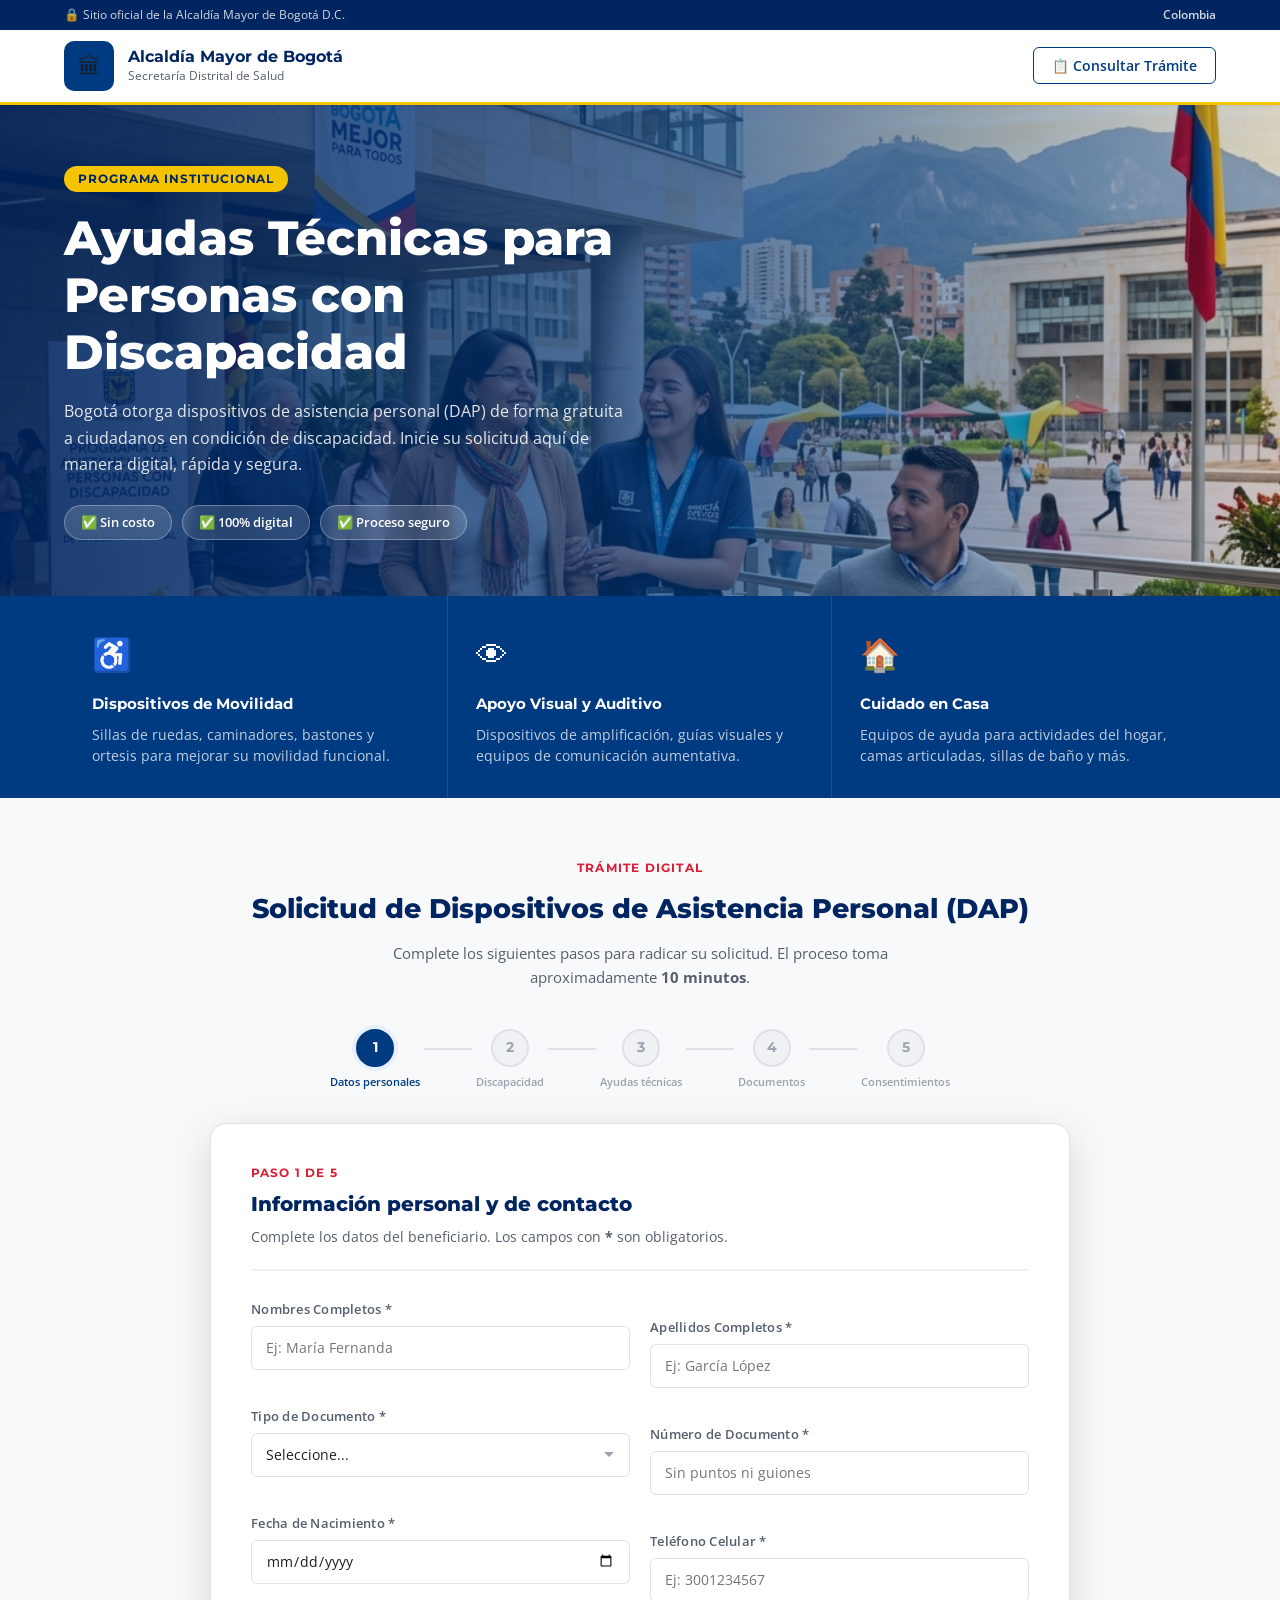
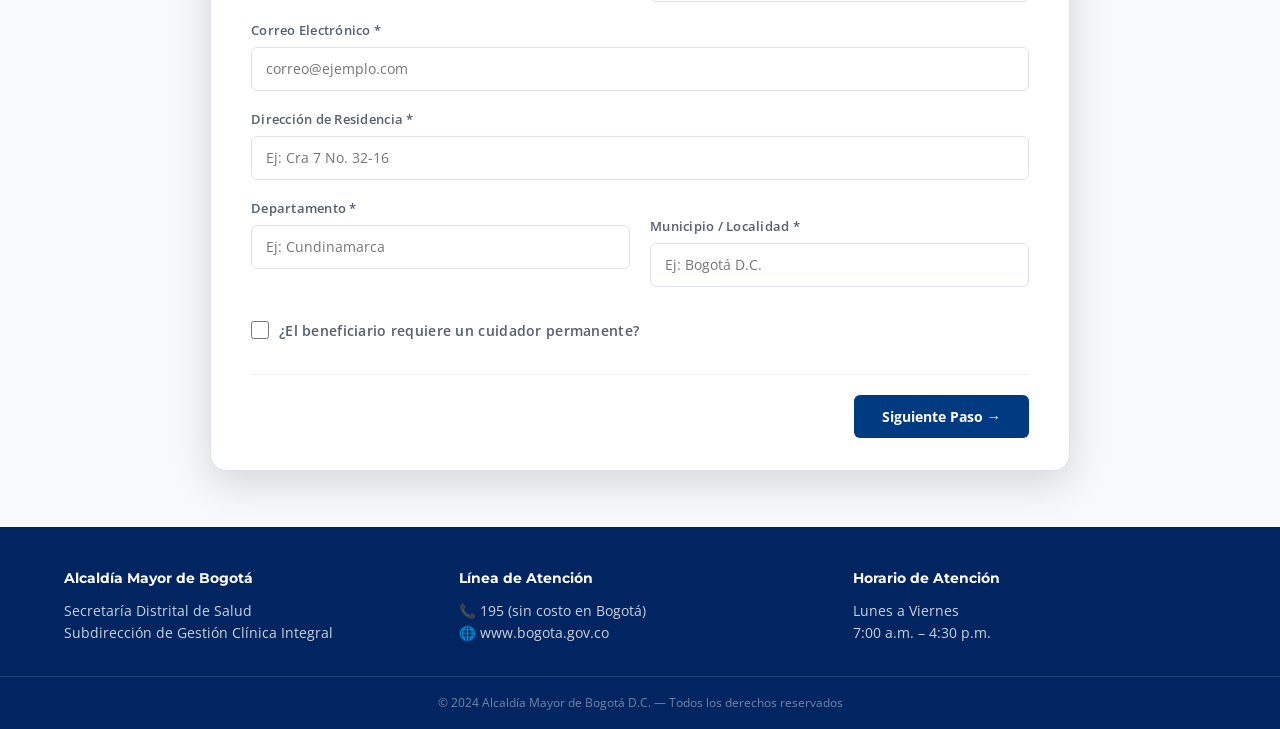
==== frontend/index.html @ 4eed136e "Initial commit - Portal SADAP Rediseño Institucional" ====
<!DOCTYPE html>
<html lang="es">
<head>
    <meta charset="UTF-8">
    <meta name="viewport" content="width=device-width, initial-scale=1.0">
    <meta name="description" content="Solicite ayudas técnicas y certificación de discapacidad en Bogotá. Portal oficial de la Secretaría Distrital de Salud.">
    <meta name="color-scheme" content="light">
    <title>Ayudas Técnicas para Personas con Discapacidad | Bogotá</title>
    <link href="https://fonts.googleapis.com/css2?family=Montserrat:wght@400;500;600;700;800&family=Open+Sans:wght@400;500;600&display=swap" rel="stylesheet">
    <link rel="stylesheet" href="css/style.css">
</head>
<body>

    <!-- ─── TOPBAR INSTITUCIONAL ─── -->
    <div class="topbar-gov">
        <div class="topbar-inner">
            <span>🔒 Sitio oficial de la Alcaldía Mayor de Bogotá D.C.</span>
            <span class="topbar-right">Colombia</span>
        </div>
    </div>

    <!-- ─── HEADER / NAVBAR ─── -->
    <header class="site-header">
        <div class="header-inner">
            <div class="header-brand">
                <div class="logo-alcaldia" aria-label="Logo Alcaldía Bogotá">
                    <span class="logo-icon">🏛</span>
                </div>
                <div class="brand-text">
                    <span class="brand-name">Alcaldía Mayor de Bogotá</span>
                    <span class="brand-sub">Secretaría Distrital de Salud</span>
                </div>
            </div>
            <nav class="header-nav" aria-label="Navegación principal">
                <button class="nav-link btn-ghost" type="button" onclick="abrirConsulta()">📋 Consultar Trámite</button>
            </nav>
        </div>
    </header>

    <!-- ─── HERO SECTION CON IMAGEN ─── -->
    <section class="hero-section" aria-label="Banner principal">
        <div class="hero-overlay"></div>
        <div class="hero-content">
            <div class="hero-badge">Programa Institucional</div>
            <h1 class="hero-title">Ayudas Técnicas para<br>Personas con Discapacidad</h1>
            <p class="hero-desc">Bogotá otorga dispositivos de asistencia personal (DAP) de forma gratuita a ciudadanos en condición de discapacidad. Inicie su solicitud aquí de manera digital, rápida y segura.</p>
            <div class="hero-pills">
                <span class="pill">✅ Sin costo</span>
                <span class="pill">✅ 100% digital</span>
                <span class="pill">✅ Proceso seguro</span>
            </div>
        </div>
    </section>

    <!-- ─── INFO CARDS ─── -->
    <section class="info-cards-section">
        <div class="info-cards-inner">
            <div class="info-card">
                <div class="info-card-icon">♿</div>
                <h3>Dispositivos de Movilidad</h3>
                <p>Sillas de ruedas, caminadores, bastones y ortesis para mejorar su movilidad funcional.</p>
            </div>
            <div class="info-card">
                <div class="info-card-icon">👁</div>
                <h3>Apoyo Visual y Auditivo</h3>
                <p>Dispositivos de amplificación, guías visuales y equipos de comunicación aumentativa.</p>
            </div>
            <div class="info-card">
                <div class="info-card-icon">🏠</div>
                <h3>Cuidado en Casa</h3>
                <p>Equipos de ayuda para actividades del hogar, camas articuladas, sillas de baño y más.</p>
            </div>
        </div>
    </section>

    <!-- ─── MODAL CONSULTA ─── -->
    <div id="consulta-modal" class="modal-overlay" hidden>
        <div class="modal-content" role="dialog" aria-modal="true" aria-labelledby="consulta-title">
            <div class="modal-header">
                <h2 id="consulta-title">📋 Consulta de Estado</h2>
                <button class="icon-btn" type="button" onclick="cerrarConsulta()" aria-label="Cerrar">×</button>
            </div>
            <p>Ingrese su número de documento para revisar el estado de su solicitud o consultar equipos asignados.</p>
            <div class="form-group">
                <label for="consulta_documento">Número de Documento</label>
                <input type="text" id="consulta_documento" placeholder="Ej: 1020304050">
            </div>
            <div id="consulta-resultado" class="consulta-resultado" hidden aria-live="polite"></div>
            <div class="form-actions">
                <button class="btn-secondary" onclick="cerrarConsulta()">Cerrar</button>
                <button class="btn-primary" onclick="realizarConsulta()">Consultar</button>
            </div>
        </div>
    </div>

    <!-- ─── WIZARD ─── -->
    <main class="wizard-section" id="wizard-section">
        <div class="wizard-wrapper">
            <!-- Título sección -->
            <div class="section-title-block">
                <span class="section-eyebrow">Trámite Digital</span>
                <h2>Solicitud de Dispositivos de Asistencia Personal (DAP)</h2>
                <p>Complete los siguientes pasos para radicar su solicitud. El proceso toma aproximadamente <strong>10 minutos</strong>.</p>
            </div>

            <!-- Barra de progreso -->
            <div class="wizard-progress" role="list" aria-label="Progreso del formulario">
                <div class="step active" id="indicator-1" role="listitem" aria-current="step" data-step="1">
                    <span class="step-num">1</span>
                    <span class="step-label">Datos personales</span>
                </div>
                <div class="step-connector"></div>
                <div class="step" id="indicator-2" role="listitem" data-step="2">
                    <span class="step-num">2</span>
                    <span class="step-label">Discapacidad</span>
                </div>
                <div class="step-connector"></div>
                <div class="step" id="indicator-3" role="listitem" data-step="3">
                    <span class="step-num">3</span>
                    <span class="step-label">Ayudas técnicas</span>
                </div>
                <div class="step-connector"></div>
                <div class="step" id="indicator-4" role="listitem" data-step="4">
                    <span class="step-num">4</span>
                    <span class="step-label">Documentos</span>
                </div>
                <div class="step-connector"></div>
                <div class="step" id="indicator-5" role="listitem" data-step="5">
                    <span class="step-num">5</span>
                    <span class="step-label">Consentimientos</span>
                </div>
            </div>

            <!-- Formulario -->
            <div class="wizard-card">
                <form id="wizard-form">

                    <!-- Paso 1 -->
                    <section class="wizard-step active" id="step-1">
                        <div class="step-head">
                            <div class="step-kicker">Paso 1 de 5</div>
                            <h2>Información personal y de contacto</h2>
                            <p class="step-subtitle">Complete los datos del beneficiario. Los campos con <strong>*</strong> son obligatorios.</p>
                        </div>

                        <div class="form-row">
                            <div class="form-group">
                                <label for="nombres">Nombres Completos *</label>
                                <input type="text" id="nombres" name="nombres" placeholder="Ej: María Fernanda" required>
                            </div>
                            <div class="form-group">
                                <label for="apellidos">Apellidos Completos *</label>
                                <input type="text" id="apellidos" name="apellidos" placeholder="Ej: García López" required>
                            </div>
                        </div>

                        <div class="form-row">
                            <div class="form-group">
                                <label for="tipo_documento">Tipo de Documento *</label>
                                <select id="tipo_documento" name="tipo_documento" required>
                                    <option value="">Seleccione...</option>
                                    <option value="CC">Cédula de Ciudadanía</option>
                                    <option value="RC">Registro Civil</option>
                                    <option value="TI">Tarjeta de Identidad</option>
                                    <option value="CE">Cédula de Extranjería</option>
                                    <option value="PE">Permiso Especial</option>
                                    <option value="SC">Salvoconducto</option>
                                </select>
                            </div>
                            <div class="form-group">
                                <label for="numero_documento">Número de Documento *</label>
                                <input type="text" id="numero_documento" name="numero_documento" placeholder="Sin puntos ni guiones" required>
                            </div>
                        </div>

                        <div class="form-row">
                            <div class="form-group">
                                <label for="fecha_nacimiento">Fecha de Nacimiento *</label>
                                <input type="date" id="fecha_nacimiento" name="fecha_nacimiento" required>
                            </div>
                            <div class="form-group">
                                <label for="celular">Teléfono Celular *</label>
                                <input type="tel" id="celular" name="celular" placeholder="Ej: 3001234567" required>
                            </div>
                        </div>

                        <div class="form-group">
                            <label for="correo">Correo Electrónico *</label>
                            <input type="email" id="correo" name="correo" placeholder="correo@ejemplo.com" required>
                        </div>

                        <div class="form-group">
                            <label for="direccion">Dirección de Residencia *</label>
                            <input type="text" id="direccion" name="direccion" placeholder="Ej: Cra 7 No. 32-16" required>
                        </div>

                        <div class="form-row">
                            <div class="form-group">
                                <label for="departamento">Departamento *</label>
                                <input type="text" id="departamento" name="departamento" placeholder="Ej: Cundinamarca" required>
                            </div>
                            <div class="form-group">
                                <label for="municipio">Municipio / Localidad *</label>
                                <input type="text" id="municipio" name="municipio" placeholder="Ej: Bogotá D.C." required>
                            </div>
                        </div>

                        <div class="form-group checkbox-group">
                            <label class="checkbox-inline">
                                <input type="checkbox" id="requiere_cuidador" name="requiere_cuidador">
                                <span>¿El beneficiario requiere un cuidador permanente?</span>
                            </label>
                        </div>

                        <div id="cuidador_section" class="hidden-section">
                            <div class="subsection-header">
                                <span class="subsection-icon">👤</span>
                                <h3>Datos del Cuidador</h3>
                            </div>
                            <div class="form-group">
                                <label for="cuidador_nombre">Nombre Completo del Cuidador</label>
                                <input type="text" id="cuidador_nombre" name="cuidador_nombre" placeholder="Nombre completo">
                            </div>
                            <div class="form-row">
                                <div class="form-group">
                                    <label for="cuidador_cedula">Cédula del Cuidador</label>
                                    <input type="text" id="cuidador_cedula" name="cuidador_cedula" placeholder="Número de documento">
                                </div>
                                <div class="form-group">
                                    <label for="cuidador_telefono">Teléfono del Cuidador</label>
                                    <input type="tel" id="cuidador_telefono" name="cuidador_telefono" placeholder="Número de celular">
                                </div>
                            </div>
                        </div>

                        <div class="form-actions">
                            <button type="button" class="btn-primary" onclick="nextStep(1)">Siguiente Paso →</button>
                        </div>
                    </section>

                    <!-- Paso 2 -->
                    <section class="wizard-step" id="step-2">
                        <div class="step-head">
                            <div class="step-kicker">Paso 2 de 5</div>
                            <h2>Caracterización de la discapacidad</h2>
                            <p class="step-subtitle">Seleccione la(s) categoría(s) que apliquen y complete la información socioeconómica.</p>
                        </div>

                        <div class="form-group">
                            <label>Categoría de la Discapacidad (Seleccione una o más) *</label>
                            <div class="checkbox-grid">
                                <label class="checkbox-card"><input type="checkbox" name="categoria_discapacidad" value="Fisica"><span>♿ Física</span></label>
                                <label class="checkbox-card"><input type="checkbox" name="categoria_discapacidad" value="Auditiva"><span>👂 Auditiva</span></label>
                                <label class="checkbox-card"><input type="checkbox" name="categoria_discapacidad" value="Visual"><span>👁 Visual</span></label>
                                <label class="checkbox-card"><input type="checkbox" name="categoria_discapacidad" value="Sordoceguera"><span>🤲 Sordoceguera</span></label>
                                <label class="checkbox-card"><input type="checkbox" name="categoria_discapacidad" value="Intelectual"><span>🧠 Intelectual</span></label>
                                <label class="checkbox-card"><input type="checkbox" name="categoria_discapacidad" value="Psicosocial"><span>💙 Psicosocial</span></label>
                                <label class="checkbox-card"><input type="checkbox" name="categoria_discapacidad" value="Multiple"><span>⭐ Múltiple</span></label>
                            </div>
                            <div id="categoria-error" class="field-error" hidden>Seleccione al menos una categoría para continuar.</div>
                        </div>

                        <div class="form-row">
                            <div class="form-group">
                                <label for="enfoque_diferencial">Enfoque Diferencial (Opcional)</label>
                                <select id="enfoque_diferencial" name="enfoque_diferencial">
                                    <option value="">Ninguno</option>
                                    <option value="Pertenencia Etnica">Pertenencia Étnica</option>
                                    <option value="Victima del Conflicto">Víctima del Conflicto Armado</option>
                                    <option value="Comunidad LGBT">Comunidad LGBTIQ+</option>
                                    <option value="Campesino">Población Campesina</option>
                                </select>
                            </div>
                            <div class="form-group">
                                <label for="poblacion_especial">Población Especial (Opcional)</label>
                                <select id="poblacion_especial" name="poblacion_especial">
                                    <option value="">No aplica</option>
                                    <option value="Militar">Militar o Fuerzas Armadas</option>
                                    <option value="Politico">Funcionario Público o Político</option>
                                </select>
                            </div>
                        </div>

                        <div class="form-row">
                            <div class="form-group">
                                <label for="clasificacion_sisben">Clasificación Sisbén *</label>
                                <select id="clasificacion_sisben" name="clasificacion_sisben" required>
                                    <option value="">Seleccione...</option>
                                    <option value="Grupo A">Grupo A (Pobreza Extrema)</option>
                                    <option value="Grupo B">Grupo B (Pobreza Moderada)</option>
                                    <option value="Grupo C">Grupo C (Vulnerable)</option>
                                    <option value="Grupo D">Grupo D (No Pobre)</option>
                                    <option value="Ninguno">No aplica / No tiene</option>
                                </select>
                            </div>
                            <div class="form-group">
                                <label for="tipo_afiliacion_salud">Tipo Afiliación Salud *</label>
                                <select id="tipo_afiliacion_salud" name="tipo_afiliacion_salud" required>
                                    <option value="">Seleccione...</option>
                                    <option value="Contributivo (EPS)">Régimen Contributivo (EPS)</option>
                                    <option value="Subsidiado">Régimen Subsidiado</option>
                                    <option value="Especial/Excepcion">Régimen Especial</option>
                                    <option value="Medicina Prepagada">Medicina Prepagada / Empresa Privada</option>
                                    <option value="Ninguna">Particular / Ninguna</option>
                                </select>
                            </div>
                        </div>

                        <div class="form-actions">
                            <button type="button" class="btn-secondary" onclick="prevStep(2)">← Atrás</button>
                            <button type="button" class="btn-primary" onclick="nextStep(2)">Siguiente Paso →</button>
                        </div>
                    </section>

                    <!-- Paso 3 -->
                    <section class="wizard-step" id="step-3">
                        <div class="step-head">
                            <div class="step-kicker">Paso 3 de 5</div>
                            <h2>Solicitud de ayudas técnicas (DAP)</h2>
                            <p class="step-subtitle">Seleccione la categoría y el dispositivo requerido.</p>
                        </div>

                        <div class="alert-warning">
                            <strong>⚠ Atención:</strong> Según los lineamientos de la Secretaría Distrital de Planeación, solo se tramitarán solicitudes de Dispositivos de Asistencia Personal (DAP) que <strong>NO se encuentren incluidos en el Plan de Beneficios de Salud (PBS/POS)</strong>.
                        </div>

                        <div class="form-group">
                            <label for="tipo_dap">Categoría de la Ayuda Técnica *</label>
                            <select id="tipo_dap" name="tipo_dap" required>
                                <option value="">Seleccione una categoría...</option>
                                <option value="Movilidad">♿ Movilidad</option>
                                <option value="Cuidado en casa">🏠 Cuidado en casa</option>
                                <option value="Otros">📦 Otros Dispositivos</option>
                            </select>
                        </div>

                        <div class="form-group">
                            <label for="dispositivo_requerido">Dispositivo Requerido *</label>
                            <select id="dispositivo_requerido" name="dispositivo_requerido" required disabled>
                                <option value="">Primero seleccione una categoría...</option>
                            </select>
                        </div>

                        <div class="form-actions">
                            <button type="button" class="btn-secondary" onclick="prevStep(3)">← Atrás</button>
                            <button type="button" class="btn-primary" onclick="nextStep(3)">Siguiente Paso →</button>
                        </div>
                    </section>

                    <!-- Paso 4 -->
                    <section class="wizard-step" id="step-4">
                        <div class="step-head">
                            <div class="step-kicker">Paso 4 de 5</div>
                            <h2>Carga de documentos</h2>
                            <p class="step-subtitle">Formatos permitidos: PDF o JPG. Tamaño máximo: 5MB por archivo.</p>
                        </div>

                        <div class="docs-grid">
                            <div class="file-group">
                                <div class="file-label-row">
                                    <span class="file-icon">🪪</span>
                                    <label for="doc_identidad">Copia del documento de identidad (150%) *</label>
                                </div>
                                <input type="file" id="doc_identidad" name="doc_identidad" accept=".pdf,.jpg,.jpeg" required>
                                <span class="file-error" id="err_doc_identidad"></span>
                            </div>

                            <div class="file-group" id="file_cuidador_section" style="display: none;">
                                <div class="file-label-row">
                                    <span class="file-icon">👤</span>
                                    <label for="doc_cuidador">Documento de identidad del cuidador</label>
                                </div>
                                <input type="file" id="doc_cuidador" name="doc_cuidador" accept=".pdf,.jpg,.jpeg">
                                <span class="file-error" id="err_doc_cuidador"></span>
                            </div>

                            <div class="file-group">
                                <div class="file-label-row">
                                    <span class="file-icon">🏥</span>
                                    <label for="historia_clinica">Historia Clínica reciente (con diagnóstico CIE-10) *</label>
                                </div>
                                <input type="file" id="historia_clinica" name="historia_clinica" accept=".pdf,.jpg,.jpeg" required>
                                <span class="file-error" id="err_historia_clinica"></span>
                            </div>

                            <div class="file-group">
                                <div class="file-label-row">
                                    <span class="file-icon">💡</span>
                                    <label for="recibo_publico">Copia del recibo de servicio público reciente *</label>
                                </div>
                                <input type="file" id="recibo_publico" name="recibo_publico" accept=".pdf,.jpg,.jpeg" required>
                                <span class="file-error" id="err_recibo_publico"></span>
                            </div>

                            <div class="file-group">
                                <div class="file-label-row">
                                    <span class="file-icon">🏦</span>
                                    <label for="certificado_salud">Certificado de afiliación a salud (EPS / ADRES) *</label>
                                </div>
                                <input type="file" id="certificado_salud" name="certificado_salud" accept=".pdf,.jpg,.jpeg" required>
                                <span class="file-error" id="err_certificado_salud"></span>
                            </div>
                        </div>

                        <div class="form-actions">
                            <button type="button" class="btn-secondary" onclick="prevStep(4)">← Atrás</button>
                            <button type="button" class="btn-primary" onclick="nextStep(4)">Siguiente Paso →</button>
                        </div>
                    </section>

                    <!-- Paso 5 -->
                    <section class="wizard-step" id="step-5">
                        <div class="step-head">
                            <div class="step-kicker">Paso 5 de 5 — Último paso</div>
                            <h2>Declaraciones legales y consentimientos</h2>
                            <p class="step-subtitle">Lea y acepte las siguientes declaraciones para radicar su solicitud.</p>
                        </div>

                        <div class="declaraciones-container">
                            <label class="checkbox-large">
                                <input type="checkbox" id="acepta_politica" name="acepta_politica" required>
                                <span>Acepto la <strong>Política de Tratamiento de Datos Personales</strong>, entendiendo que mis datos serán utilizados exclusivamente para este trámite.</span>
                            </label>

                            <label class="checkbox-large">
                                <input type="checkbox" id="autoriza_notificacion" name="autoriza_notificacion" required>
                                <span>Autorizo ser notificado del estado de mi trámite a través del correo electrónico proporcionado en este formulario.</span>
                            </label>

                            <label class="checkbox-large">
                                <input type="checkbox" id="declaracion_juramentada" name="declaracion_juramentada" required>
                                <span><strong>Declaración Juramentada:</strong> Certifico que carezco de los recursos económicos para adquirir la ayuda técnica solicitada, y que esta mejorará mi independencia y calidad de vida.</span>
                            </label>
                        </div>

                        <div class="form-actions">
                            <button type="button" class="btn-secondary" onclick="prevStep(5)">← Atrás</button>
                            <button type="submit" class="btn-submit" id="btn-submit">Enviar Solicitud ✓</button>
                        </div>
                    </section>

                    <!-- Paso Éxito -->
                    <section class="wizard-step" id="step-success">
                        <div class="success-message">
                            <div class="icon-success">✓</div>
                            <h2>¡Solicitud Radicada Exitosamente!</h2>
                            <p>Su proceso ha sido registrado en nuestro sistema. Un funcionario se comunicará con usted en los próximos días hábiles.</p>
                            <div class="radicado-box">
                                <span>Número de Radicado</span>
                                <h3 id="radicado-number">RAD-XXXXXX</h3>
                            </div>
                            <p class="small-text">Por favor conserve este número para hacer seguimiento a su solicitud. Se ha enviado una confirmación a su correo.</p>
                            <button type="button" class="btn-primary" onclick="location.reload()">Realizar Nueva Solicitud</button>
                        </div>
                    </section>

                    <!-- Loading Overlay -->
                    <div id="loading" class="loading-overlay">
                        <div class="spinner"></div>
                        <p>Procesando solicitud...</p>
                    </div>
                </form>
            </div><!-- /.wizard-card -->
        </div><!-- /.wizard-wrapper -->
    </main>

    <!-- ─── FOOTER INSTITUCIONAL ─── -->
    <footer class="site-footer">
        <div class="footer-inner">
            <div class="footer-col">
                <strong>Alcaldía Mayor de Bogotá</strong>
                <p>Secretaría Distrital de Salud<br>Subdirección de Gestión Clínica Integral</p>
            </div>
            <div class="footer-col">
                <strong>Línea de Atención</strong>
                <p>📞 195 (sin costo en Bogotá)<br>🌐 www.bogota.gov.co</p>
            </div>
            <div class="footer-col">
                <strong>Horario de Atención</strong>
                <p>Lunes a Viernes<br>7:00 a.m. – 4:30 p.m.</p>
            </div>
        </div>
        <div class="footer-bottom">
            <p>© 2024 Alcaldía Mayor de Bogotá D.C. — Todos los derechos reservados</p>
        </div>
    </footer>

    <script src="js/script.js"></script>
</body>
</html>
---- frontend/css/style.css ----
/* ═══════════════════════════════════════════════════
   PORTAL INSTITUCIONAL — AYUDAS TÉCNICAS BOGOTÁ
   Paleta: Azul Institucional + Rojo Alcaldía + Amarillo Bogotá
   Tipografía: Montserrat + Open Sans
   ═══════════════════════════════════════════════════ */

/* ── VARIABLES ── */
:root {
    --azul:       #003B82; /* Azul Institucional principal */
    --azul-dark:  #002560;
    --azul-light: #E8F0FB;
    --rojo:       #D91E36; /* Rojo Alcaldía */
    --rojo-light: #FBE8EA;
    --amarillo:   #F5C400; /* Amarillo Bogotá */
    --verde:      #1B7A3A;
    --verde-light:#E8F5EC;

    --gray-50:    #F8F9FA;
    --gray-100:   #EFF1F3;
    --gray-200:   #DEE2E8;
    --gray-400:   #9BA3AE;
    --gray-600:   #555F6D;
    --gray-900:   #1A1D23;

    --white:      #FFFFFF;

    --shadow-sm:  0 1px 3px rgba(0,0,0,.08);
    --shadow-md:  0 4px 16px rgba(0,0,0,.1);
    --shadow-lg:  0 12px 40px rgba(0,0,0,.14);

    --radius-sm: 6px;
    --radius-md: 10px;
    --radius-lg: 16px;

    --font-head: 'Montserrat', sans-serif;
    --font-body: 'Open Sans', sans-serif;
}

/* ── RESET ── */
*, *::before, *::after { box-sizing: border-box; margin: 0; padding: 0; }

html { scroll-behavior: smooth; }

body {
    font-family: var(--font-body);
    font-size: 15px;
    line-height: 1.6;
    color: var(--gray-900);
    background: var(--gray-50);
}

/* ── TOPBAR GOV ── */
.topbar-gov {
    background: var(--azul-dark);
    color: rgba(255,255,255,.82);
    font-size: 0.78rem;
    font-family: var(--font-body);
    padding: 5px 0;
}
.topbar-inner {
    max-width: 1200px;
    margin: 0 auto;
    padding: 0 24px;
    display: flex;
    justify-content: space-between;
    align-items: center;
}
.topbar-right { font-weight: 600; }

/* ── SITE HEADER ── */
.site-header {
    background: var(--white);
    border-bottom: 3px solid var(--amarillo);
    position: sticky;
    top: 0;
    z-index: 100;
    box-shadow: var(--shadow-sm);
}
.header-inner {
    max-width: 1200px;
    margin: 0 auto;
    padding: 0 24px;
    display: flex;
    align-items: center;
    justify-content: space-between;
    height: 72px;
}
.header-brand { display: flex; align-items: center; gap: 14px; }
.logo-alcaldia {
    width: 50px; height: 50px;
    background: var(--azul);
    border-radius: 10px;
    display: flex; align-items: center; justify-content: center;
    font-size: 1.4rem;
    flex-shrink: 0;
}
.brand-text { display: flex; flex-direction: column; }
.brand-name {
    font-family: var(--font-head);
    font-weight: 700;
    font-size: 1rem;
    color: var(--azul-dark);
    line-height: 1.2;
}
.brand-sub {
    font-size: 0.75rem;
    color: var(--gray-600);
}
.header-nav { display: flex; gap: 12px; align-items: center; }
.btn-ghost {
    background: transparent;
    border: 1.5px solid var(--azul);
    color: var(--azul);
    font-family: var(--font-body);
    font-size: 0.85rem;
    font-weight: 600;
    padding: 8px 18px;
    border-radius: var(--radius-sm);
    cursor: pointer;
    transition: background .2s, color .2s;
}
.btn-ghost:hover { background: var(--azul); color: var(--white); }

/* ── HERO SECTION ── */
.hero-section {
    position: relative;
    min-height: 440px;
    display: flex;
    align-items: flex-end;
    background-image: url('../img/hero_discapacidad.png');
    background-size: cover;
    background-position: center 30%;
    overflow: hidden;
}
.hero-overlay {
    position: absolute;
    inset: 0;
    background: linear-gradient(
        90deg,
        rgba(0, 37, 96, 0.88) 0%,
        rgba(0, 59, 130, 0.65) 55%,
        rgba(0, 37, 96, 0.15) 100%
    );
}
.hero-content {
    position: relative;
    z-index: 2;
    max-width: 1200px;
    margin: 0 auto;
    padding: 60px 24px 56px;
    width: 100%;
}
.hero-badge {
    display: inline-block;
    background: var(--amarillo);
    color: var(--azul-dark);
    font-family: var(--font-head);
    font-size: 0.72rem;
    font-weight: 700;
    letter-spacing: .08em;
    text-transform: uppercase;
    padding: 4px 14px;
    border-radius: 20px;
    margin-bottom: 18px;
}
.hero-title {
    font-family: var(--font-head);
    font-weight: 800;
    font-size: clamp(1.8rem, 4vw, 3rem);
    color: var(--white);
    line-height: 1.18;
    margin-bottom: 18px;
    max-width: 640px;
}
.hero-desc {
    color: rgba(255,255,255,.88);
    font-size: 1rem;
    max-width: 560px;
    margin-bottom: 28px;
    line-height: 1.65;
}
.hero-pills {
    display: flex;
    flex-wrap: wrap;
    gap: 10px;
}
.pill {
    background: rgba(255,255,255,.15);
    backdrop-filter: blur(6px);
    border: 1px solid rgba(255,255,255,.3);
    color: var(--white);
    font-size: 0.82rem;
    font-weight: 600;
    padding: 6px 16px;
    border-radius: 20px;
}

/* ── INFO CARDS ── */
.info-cards-section {
    background: var(--azul);
    padding: 0;
}
.info-cards-inner {
    max-width: 1200px;
    margin: 0 auto;
    padding: 0 24px;
    display: grid;
    grid-template-columns: repeat(3, 1fr);
    gap: 0;
}
.info-card {
    padding: 32px 28px;
    border-right: 1px solid rgba(255,255,255,.12);
    color: var(--white);
    transition: background .2s;
}
.info-card:last-child { border-right: none; }
.info-card:hover { background: rgba(255,255,255,.07); }
.info-card-icon { font-size: 2rem; margin-bottom: 12px; display: block; }
.info-card h3 {
    font-family: var(--font-head);
    font-size: 0.95rem;
    font-weight: 700;
    margin-bottom: 8px;
}
.info-card p { font-size: 0.85rem; color: rgba(255,255,255,.75); line-height: 1.55; }

/* ── WIZARD SECTION ── */
.wizard-section {
    padding: 56px 24px;
}
.wizard-wrapper {
    max-width: 860px;
    margin: 0 auto;
}
.section-title-block {
    text-align: center;
    margin-bottom: 40px;
}
.section-eyebrow {
    display: inline-block;
    color: var(--rojo);
    font-family: var(--font-head);
    font-size: 0.75rem;
    font-weight: 700;
    letter-spacing: .1em;
    text-transform: uppercase;
    margin-bottom: 10px;
}
.section-title-block h2 {
    font-family: var(--font-head);
    font-size: 1.7rem;
    font-weight: 800;
    color: var(--azul-dark);
    margin-bottom: 10px;
}
.section-title-block p {
    color: var(--gray-600);
    max-width: 560px;
    margin: 0 auto;
}

/* ── WIZARD PROGRESS ── */
.wizard-progress {
    display: flex;
    align-items: center;
    justify-content: center;
    margin-bottom: 32px;
    flex-wrap: wrap;
    gap: 4px;
}
.step {
    display: flex;
    flex-direction: column;
    align-items: center;
    cursor: pointer;
    gap: 6px;
}
.step-num {
    width: 38px;
    height: 38px;
    border-radius: 50%;
    background: var(--gray-100);
    border: 2px solid var(--gray-200);
    color: var(--gray-400);
    display: flex;
    align-items: center;
    justify-content: center;
    font-family: var(--font-head);
    font-size: 0.9rem;
    font-weight: 700;
    transition: all .25s;
}
.step-label {
    font-size: 0.7rem;
    font-weight: 600;
    color: var(--gray-400);
    white-space: nowrap;
    transition: color .25s;
}
.step.active .step-num {
    background: var(--azul);
    border-color: var(--azul);
    color: var(--white);
    box-shadow: 0 0 0 4px var(--azul-light);
}
.step.active .step-label { color: var(--azul); }
.step.completed .step-num {
    background: var(--verde);
    border-color: var(--verde);
    color: var(--white);
}
.step.completed .step-label { color: var(--verde); }
.step-connector {
    height: 2px;
    width: 48px;
    background: var(--gray-200);
    margin-bottom: 22px;
    flex-shrink: 0;
    transition: background .3s;
}

/* ── WIZARD CARD ── */
.wizard-card {
    background: var(--white);
    border-radius: var(--radius-lg);
    box-shadow: var(--shadow-lg);
    overflow: hidden;
    border: 1px solid var(--gray-200);
}

/* ── WIZARD STEPS ── */
.wizard-step { display: none; padding: 40px 40px 32px; }
.wizard-step.active { display: block; }

.step-head { border-bottom: 2px solid var(--gray-100); padding-bottom: 20px; margin-bottom: 28px; }
.step-kicker {
    font-size: 0.72rem;
    font-weight: 700;
    letter-spacing: .1em;
    text-transform: uppercase;
    color: var(--rojo);
    margin-bottom: 6px;
    font-family: var(--font-head);
}
.step-head h2 {
    font-family: var(--font-head);
    font-size: 1.25rem;
    font-weight: 800;
    color: var(--azul-dark);
    margin-bottom: 6px;
}
.step-subtitle { font-size: 0.875rem; color: var(--gray-600); }

/* ── FORMS ── */
.form-group { display: flex; flex-direction: column; gap: 6px; }
.form-row { display: grid; grid-template-columns: 1fr 1fr; gap: 20px; }

label {
    font-size: 0.82rem;
    font-weight: 600;
    color: var(--gray-600);
    letter-spacing: .02em;
}

input[type="text"],
input[type="tel"],
input[type="email"],
input[type="date"],
select {
    width: 100%;
    height: 44px;
    padding: 0 14px;
    border: 1.5px solid var(--gray-200);
    border-radius: var(--radius-sm);
    font-family: var(--font-body);
    font-size: 0.9rem;
    color: var(--gray-900);
    background: var(--white);
    transition: border-color .2s, box-shadow .2s;
    outline: none;
    -webkit-appearance: none;
    appearance: none;
}

input:focus, select:focus {
    border-color: var(--azul);
    box-shadow: 0 0 0 3px var(--azul-light);
}

input.is-invalid, select.is-invalid {
    border-color: var(--rojo);
    box-shadow: 0 0 0 3px var(--rojo-light);
}

select {
    background-image: url("data:image/svg+xml,%3Csvg xmlns='http://www.w3.org/2000/svg' width='12' height='8' viewBox='0 0 12 8'%3E%3Cpath fill='%239BA3AE' d='M1 1l5 5 5-5'/%3E%3C/svg%3E");
    background-repeat: no-repeat;
    background-position: right 14px center;
    padding-right: 40px;
    cursor: pointer;
}

.form-group + .form-group,
.form-row + .form-group,
.form-group + .form-row,
.form-row + .form-row { margin-top: 18px; }

/* Cuidador section */
.subsection-header {
    display: flex;
    align-items: center;
    gap: 10px;
    background: var(--azul-light);
    border-left: 4px solid var(--azul);
    padding: 12px 16px;
    border-radius: 0 var(--radius-sm) var(--radius-sm) 0;
    margin: 20px 0 18px;
}
.subsection-icon { font-size: 1.2rem; }
.subsection-header h3 {
    font-family: var(--font-head);
    font-size: 0.95rem;
    font-weight: 700;
    color: var(--azul-dark);
}

/* Checkbox inline */
.checkbox-inline {
    display: flex;
    align-items: flex-start;
    gap: 10px;
    cursor: pointer;
    font-size: 0.9rem;
    padding: 14px 0 0;
}
.checkbox-inline input[type="checkbox"] {
    width: 18px;
    height: 18px;
    flex-shrink: 0;
    accent-color: var(--azul);
    cursor: pointer;
    margin-top: 2px;
}

/* Checkbox Grid */
.checkbox-grid {
    display: grid;
    grid-template-columns: repeat(auto-fill, minmax(160px, 1fr));
    gap: 10px;
    margin-top: 8px;
}
.checkbox-card {
    display: flex;
    align-items: center;
    gap: 0;
    border: 1.5px solid var(--gray-200);
    border-radius: var(--radius-sm);
    padding: 10px 14px;
    cursor: pointer;
    transition: border-color .2s, background .2s;
    font-size: 0.85rem;
    font-weight: 500;
}
.checkbox-card:hover { border-color: var(--azul); background: var(--azul-light); }
.checkbox-card input[type="checkbox"] {
    width: 16px;
    height: 16px;
    accent-color: var(--azul);
    margin-right: 10px;
    flex-shrink: 0;
}
.checkbox-card:has(input:checked) {
    border-color: var(--azul);
    background: var(--azul-light);
    color: var(--azul-dark);
    font-weight: 600;
}

/* Alert warning */
.alert-warning {
    background: #FFF8E1;
    border: 1.5px solid #F5C400;
    border-left: 4px solid #F5C400;
    border-radius: var(--radius-sm);
    padding: 14px 18px;
    font-size: 0.85rem;
    margin-bottom: 22px;
    color: #5D4E00;
}

/* ── FILE UPLOADS ── */
.docs-grid { display: grid; gap: 14px; }
.file-group {
    border: 1.5px dashed var(--gray-200);
    border-radius: var(--radius-md);
    padding: 16px 20px;
    background: var(--gray-50);
    transition: border-color .2s, background .2s;
}
.file-group:hover { border-color: var(--azul); background: var(--azul-light); }
.file-label-row {
    display: flex;
    align-items: flex-start;
    gap: 10px;
    margin-bottom: 10px;
}
.file-icon { font-size: 1.3rem; flex-shrink: 0; margin-top: 1px; }
.file-label-row label {
    font-size: 0.82rem;
    font-weight: 600;
    color: var(--gray-600);
    cursor: pointer;
}
input[type="file"] {
    width: 100%;
    height: auto;
    padding: 8px;
    border: 1px solid var(--gray-200);
    border-radius: var(--radius-sm);
    font-family: var(--font-body);
    font-size: 0.82rem;
    cursor: pointer;
    background: var(--white);
}
.file-name-display {
    margin-top: 8px;
    font-size: 0.82rem;
    font-weight: 600;
}
.file-error { font-size: 0.78rem; color: var(--rojo); margin-top: 4px; }
.field-error { font-size: 0.78rem; color: var(--rojo); margin-top: 6px; }

/* ── DECLARACIONES ── */
.declaraciones-container { display: flex; flex-direction: column; gap: 16px; margin-bottom: 4px; }
.checkbox-large {
    display: flex;
    align-items: flex-start;
    gap: 14px;
    padding: 18px;
    border: 1.5px solid var(--gray-200);
    border-radius: var(--radius-md);
    cursor: pointer;
    transition: border-color .2s, background .2s;
    font-size: 0.9rem;
    line-height: 1.55;
}
.checkbox-large:hover { border-color: var(--azul); background: var(--azul-light); }
.checkbox-large input[type="checkbox"] {
    width: 20px;
    height: 20px;
    flex-shrink: 0;
    accent-color: var(--azul);
    margin-top: 2px;
}
.checkbox-large:has(input:checked) {
    border-color: var(--verde);
    background: var(--verde-light);
}

/* ── BUTTONS ── */
.btn-primary {
    background: var(--azul);
    color: var(--white);
    border: none;
    padding: 12px 28px;
    border-radius: var(--radius-sm);
    font-family: var(--font-body);
    font-size: 0.9rem;
    font-weight: 700;
    cursor: pointer;
    transition: background .2s, transform .1s;
}
.btn-primary:hover { background: var(--azul-dark); transform: translateY(-1px); }
.btn-primary:active { transform: translateY(0); }

.btn-secondary {
    background: var(--white);
    color: var(--azul);
    border: 1.5px solid var(--azul);
    padding: 12px 24px;
    border-radius: var(--radius-sm);
    font-family: var(--font-body);
    font-size: 0.9rem;
    font-weight: 600;
    cursor: pointer;
    transition: background .2s;
}
.btn-secondary:hover { background: var(--azul-light); }

.btn-submit {
    background: var(--verde);
    color: var(--white);
    border: none;
    padding: 14px 36px;
    border-radius: var(--radius-sm);
    font-family: var(--font-head);
    font-size: 1rem;
    font-weight: 700;
    cursor: pointer;
    transition: background .2s, transform .1s, box-shadow .2s;
    box-shadow: 0 4px 14px rgba(27,122,58,.35);
}
.btn-submit:hover { background: #145E2D; transform: translateY(-2px); box-shadow: 0 8px 24px rgba(27,122,58,.4); }

.form-actions {
    display: flex;
    justify-content: space-between;
    align-items: center;
    gap: 12px;
    margin-top: 32px;
    padding-top: 20px;
    border-top: 1.5px solid var(--gray-100);
}
.form-actions:only-child, .form-actions > :only-child { margin-left: auto; }

/* ── HIDDEN SECTION ── */
.hidden-section {
    display: none;
    animation: slideDown .3s ease;
}
.hidden-section.active { display: block; }

@keyframes slideDown {
    from { opacity: 0; transform: translateY(-10px); }
    to   { opacity: 1; transform: translateY(0); }
}

/* ── SUCCESS ── */
.success-message {
    text-align: center;
    padding: 56px 32px;
}
.icon-success {
    width: 80px;
    height: 80px;
    background: var(--verde);
    border-radius: 50%;
    display: flex;
    align-items: center;
    justify-content: center;
    font-size: 2.5rem;
    color: var(--white);
    margin: 0 auto 24px;
    box-shadow: 0 8px 24px rgba(27,122,58,.3);
}
.success-message h2 {
    font-family: var(--font-head);
    font-size: 1.5rem;
    font-weight: 800;
    color: var(--verde);
    margin-bottom: 10px;
}
.success-message p { color: var(--gray-600); margin-bottom: 24px; }
.radicado-box {
    background: var(--azul-light);
    border: 2px solid var(--azul);
    border-radius: var(--radius-md);
    padding: 20px 32px;
    display: inline-block;
    margin: 8px 0 24px;
}
.radicado-box span { font-size: 0.8rem; color: var(--azul); font-weight: 600; text-transform: uppercase; }
.radicado-box h3 { font-family: var(--font-head); font-size: 1.6rem; font-weight: 800; color: var(--azul-dark); }
.small-text { font-size: 0.82rem; color: var(--gray-400); }

/* ── LOADING ── */
.loading-overlay {
    display: none;
    position: fixed;
    inset: 0;
    background: rgba(0,37,96,.55);
    backdrop-filter: blur(4px);
    z-index: 999;
    flex-direction: column;
    align-items: center;
    justify-content: center;
    color: var(--white);
    font-weight: 600;
    gap: 16px;
}
.loading-overlay.active { display: flex; }
.spinner {
    width: 48px;
    height: 48px;
    border: 4px solid rgba(255,255,255,.3);
    border-top-color: var(--white);
    border-radius: 50%;
    animation: spin 0.8s linear infinite;
}
@keyframes spin { to { transform: rotate(360deg); } }

/* ── MODAL ── */
.modal-overlay {
    position: fixed;
    inset: 0;
    background: rgba(0,37,96,.5);
    backdrop-filter: blur(4px);
    z-index: 200;
    display: flex;
    align-items: center;
    justify-content: center;
    padding: 20px;
}
.modal-overlay[hidden] { display: none; }
.modal-content {
    background: var(--white);
    border-radius: var(--radius-lg);
    padding: 32px;
    max-width: 480px;
    width: 100%;
    box-shadow: var(--shadow-lg);
    border-top: 4px solid var(--azul);
}
.modal-header {
    display: flex;
    justify-content: space-between;
    align-items: flex-start;
    margin-bottom: 16px;
}
.modal-header h2 {
    font-family: var(--font-head);
    font-size: 1.1rem;
    font-weight: 800;
    color: var(--azul-dark);
}
.icon-btn {
    background: var(--gray-100);
    border: none;
    border-radius: 50%;
    width: 32px;
    height: 32px;
    font-size: 1.3rem;
    cursor: pointer;
    display: flex;
    align-items: center;
    justify-content: center;
    color: var(--gray-600);
    transition: background .2s;
}
.icon-btn:hover { background: var(--rojo-light); color: var(--rojo); }

.consulta-resultado {
    background: var(--azul-light);
    border: 1px solid var(--azul);
    border-radius: var(--radius-sm);
    padding: 14px;
    font-size: 0.9rem;
    margin: 12px 0;
}

/* ── FOOTER ── */
.site-footer {
    background: var(--azul-dark);
    color: rgba(255,255,255,.8);
    margin-top: 0;
}
.footer-inner {
    max-width: 1200px;
    margin: 0 auto;
    padding: 40px 24px 32px;
    display: grid;
    grid-template-columns: repeat(3, 1fr);
    gap: 32px;
}
.footer-col strong {
    display: block;
    font-family: var(--font-head);
    font-weight: 700;
    color: var(--white);
    margin-bottom: 10px;
    font-size: 0.9rem;
}
.footer-col p { font-size: 0.85rem; line-height: 1.65; }
.footer-bottom {
    border-top: 1px solid rgba(255,255,255,.12);
    text-align: center;
    padding: 16px 24px;
    font-size: 0.78rem;
    color: rgba(255,255,255,.45);
}

/* ── RESPONSIVE ── */
@media (max-width: 768px) {
    .info-cards-inner { grid-template-columns: 1fr; }
    .info-card { border-right: none; border-bottom: 1px solid rgba(255,255,255,.12); }
    .footer-inner { grid-template-columns: 1fr; gap: 24px; }
    .wizard-step { padding: 28px 20px 24px; }
    .form-row { grid-template-columns: 1fr; }
    .hero-title { font-size: 1.6rem; }
    .hero-section { min-height: 360px; }
    .step-label { display: none; }
    .step-connector { width: 24px; }
    .checkbox-grid { grid-template-columns: 1fr 1fr; }
    .form-actions { flex-direction: column; }
    .form-actions button { width: 100%; }
}

@media (max-width: 480px) {
    .header-inner { height: 60px; }
    .brand-text .brand-sub { display: none; }
    .hero-pills { gap: 6px; }
    .pill { font-size: 0.75rem; padding: 4px 12px; }
}
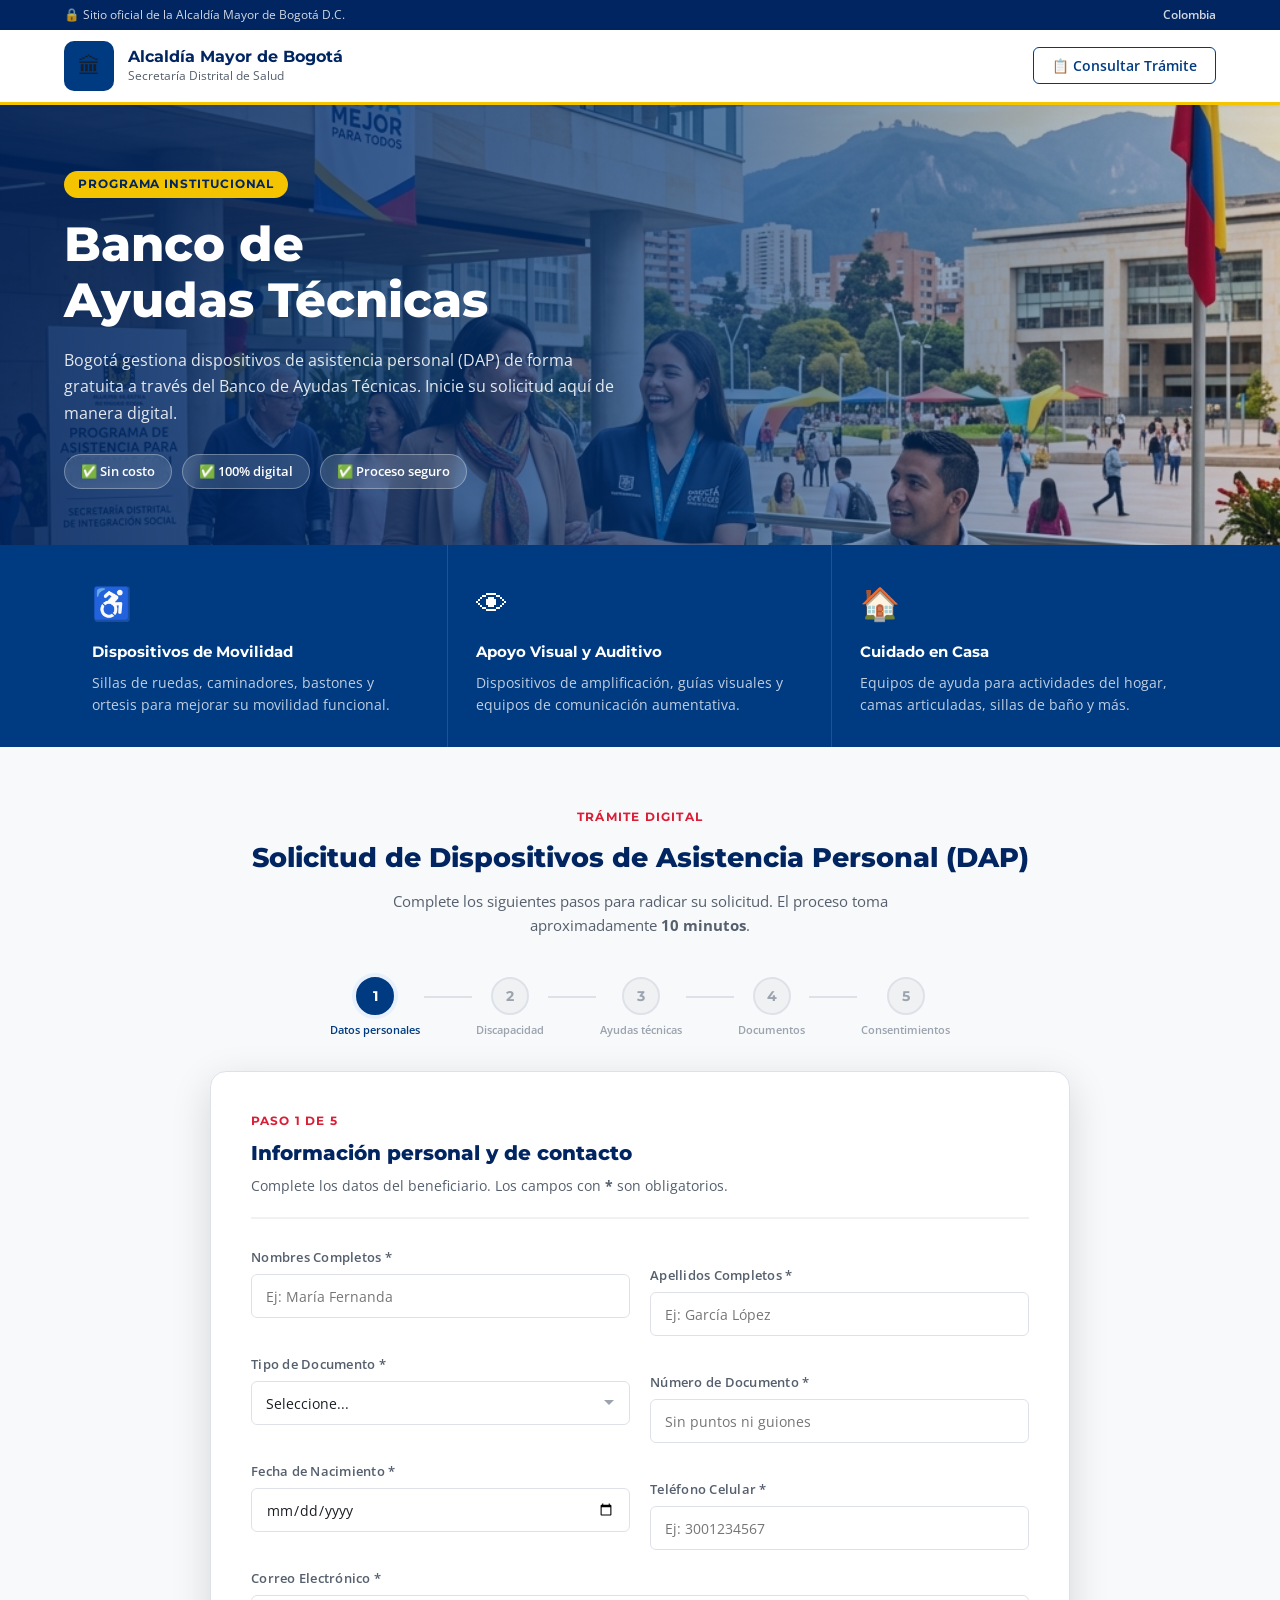
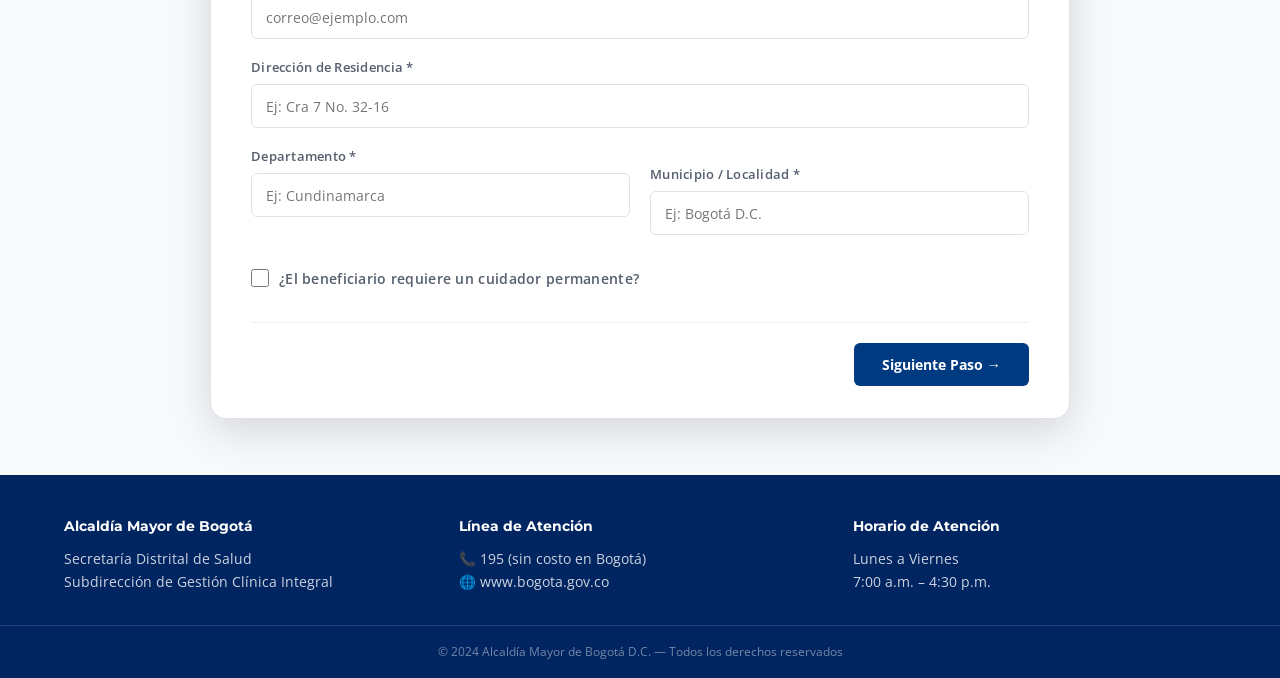
==== commit 0abace24: "docs: Rename application to Banco de Ayudas Técnicas" ====
--- a/frontend/index.html
+++ b/frontend/index.html
@@ -3,9 +3,9 @@
 <head>
     <meta charset="UTF-8">
     <meta name="viewport" content="width=device-width, initial-scale=1.0">
-    <meta name="description" content="Solicite ayudas técnicas y certificación de discapacidad en Bogotá. Portal oficial de la Secretaría Distrital de Salud.">
+    <meta name="description" content="Portal oficial del Banco de Ayudas Técnicas de Bogotá. Solicite dispositivos de asistencia personal de manera digital y gratuita.">
     <meta name="color-scheme" content="light">
-    <title>Ayudas Técnicas para Personas con Discapacidad | Bogotá</title>
+    <title>Banco de Ayudas Técnicas | Secretaría Distrital de Salud</title>
     <link href="https://fonts.googleapis.com/css2?family=Montserrat:wght@400;500;600;700;800&family=Open+Sans:wght@400;500;600&display=swap" rel="stylesheet">
     <link rel="stylesheet" href="css/style.css">
 </head>
@@ -42,8 +42,8 @@
         <div class="hero-overlay"></div>
         <div class="hero-content">
             <div class="hero-badge">Programa Institucional</div>
-            <h1 class="hero-title">Ayudas Técnicas para<br>Personas con Discapacidad</h1>
-            <p class="hero-desc">Bogotá otorga dispositivos de asistencia personal (DAP) de forma gratuita a ciudadanos en condición de discapacidad. Inicie su solicitud aquí de manera digital, rápida y segura.</p>
+            <h1 class="hero-title">Banco de<br>Ayudas Técnicas</h1>
+            <p class="hero-desc">Bogotá gestiona dispositivos de asistencia personal (DAP) de forma gratuita a través del Banco de Ayudas Técnicas. Inicie su solicitud aquí de manera digital.</p>
             <div class="hero-pills">
                 <span class="pill">✅ Sin costo</span>
                 <span class="pill">✅ 100% digital</span>
